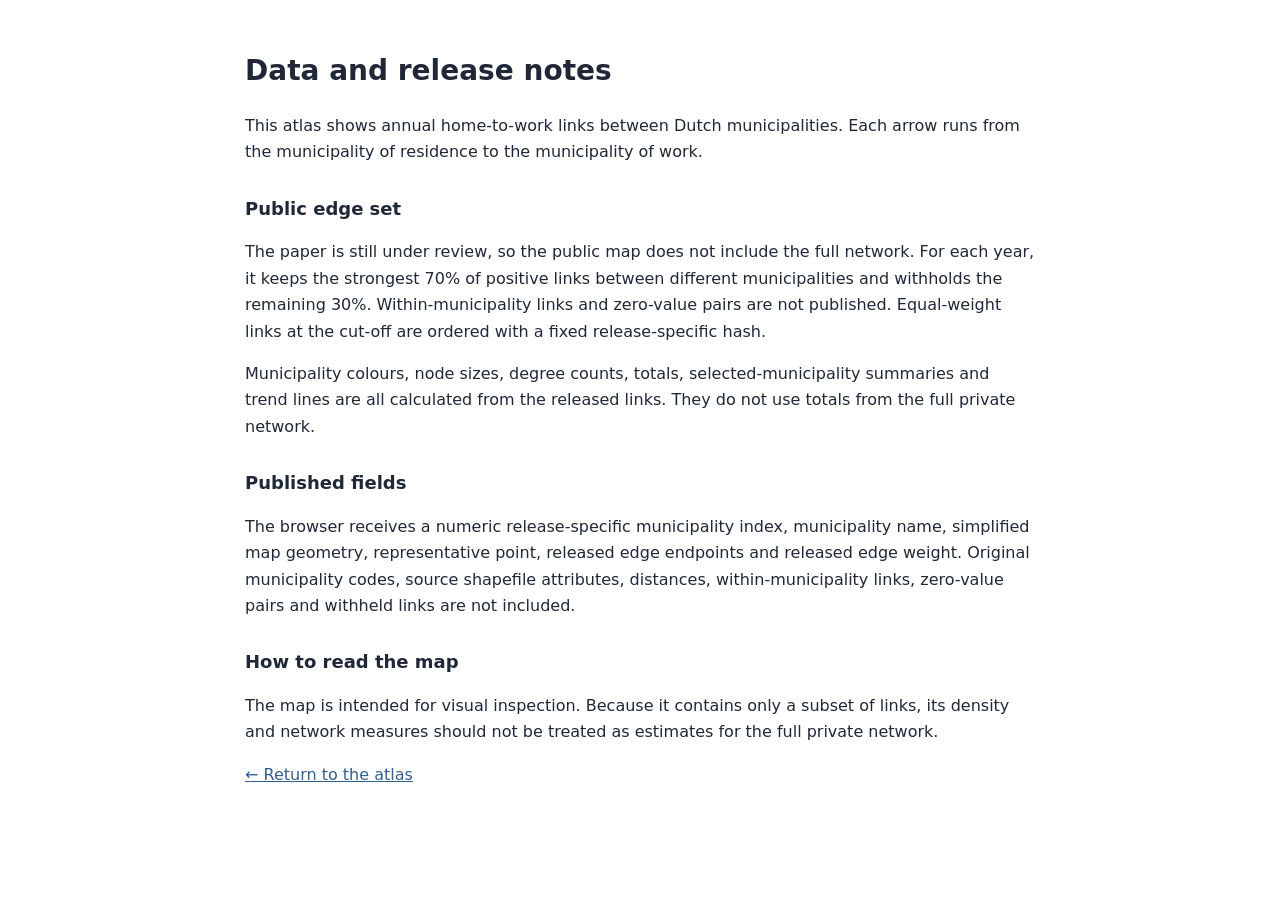
==== docs/data-and-methods.html @ 2030e22c "Publish Dutch municipal job-home network atlas v1.1.0" ====
<!doctype html>
<html lang="en">
<head>
  <meta charset="utf-8">
  <meta name="viewport" content="width=device-width,initial-scale=1">
  <title>Data and release notes</title>
  <style>body{font-family:system-ui,-apple-system,sans-serif;max-width:790px;margin:48px auto;padding:0 24px;color:#202838;line-height:1.65}h1{font-size:28px}h2{font-size:18px;margin-top:28px}code{background:#f1f3f6;padding:2px 5px;border-radius:4px}a{color:#315f91}</style>
</head>
<body>
  <h1>Data and release notes</h1>
  <p>This atlas shows annual home-to-work links between Dutch municipalities. Each arrow runs from the municipality of residence to the municipality of work.</p>

  <h2>Public edge set</h2>
  <p>The paper is still under review, so the public map does not include the full network. For each year, it keeps the strongest 70% of positive links between different municipalities and withholds the remaining 30%. Within-municipality links and zero-value pairs are not published. Equal-weight links at the cut-off are ordered with a fixed release-specific hash.</p>
  <p>Municipality colours, node sizes, degree counts, totals, selected-municipality summaries and trend lines are all calculated from the released links. They do not use totals from the full private network.</p>

  <h2>Published fields</h2>
  <p>The browser receives a numeric release-specific municipality index, municipality name, simplified map geometry, representative point, released edge endpoints and released edge weight. Original municipality codes, source shapefile attributes, distances, within-municipality links, zero-value pairs and withheld links are not included.</p>

  <h2>How to read the map</h2>
  <p>The map is intended for visual inspection. Because it contains only a subset of links, its density and network measures should not be treated as estimates for the full private network.</p>

  <p><a href="../">← Return to the atlas</a></p>
</body>
</html>
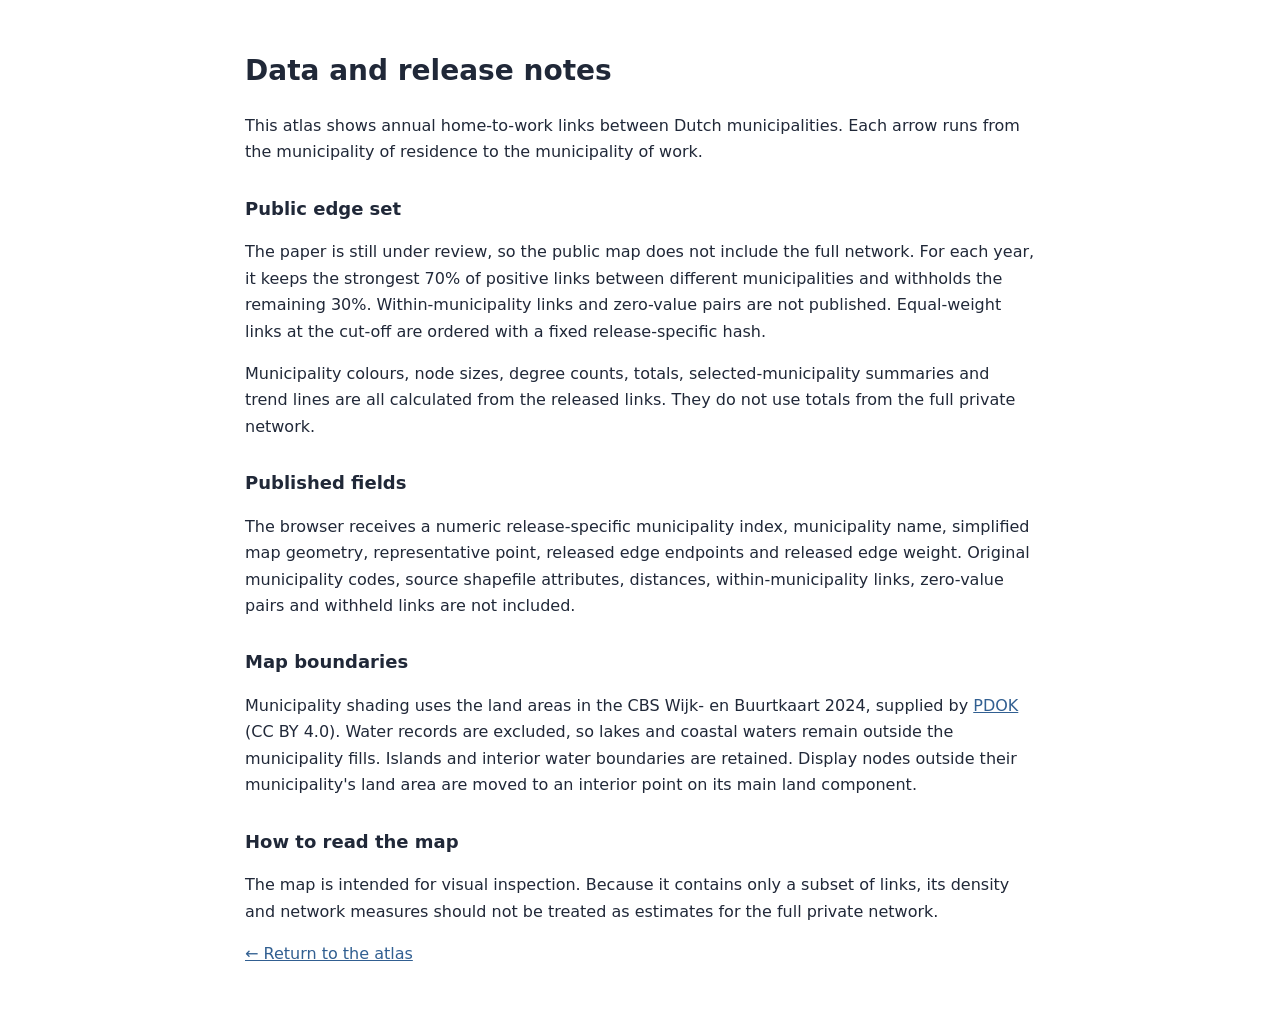
==== commit 41cd7f82: "Publish Dutch municipal job-home network atlas v1.1.0" ====
--- a/docs/data-and-methods.html
+++ b/docs/data-and-methods.html
@@ -17,6 +17,9 @@
   <h2>Published fields</h2>
   <p>The browser receives a numeric release-specific municipality index, municipality name, simplified map geometry, representative point, released edge endpoints and released edge weight. Original municipality codes, source shapefile attributes, distances, within-municipality links, zero-value pairs and withheld links are not included.</p>
 
+  <h2>Map boundaries</h2>
+  <p>Municipality shading uses the land areas in the CBS Wijk- en Buurtkaart 2024, supplied by <a href="https://www.pdok.nl/introductie/-/article/cbs-wijken-en-buurten">PDOK</a> (CC BY 4.0). Water records are excluded, so lakes and coastal waters remain outside the municipality fills. Islands and interior water boundaries are retained. Display nodes outside their municipality's land area are moved to an interior point on its main land component.</p>
+
   <h2>How to read the map</h2>
   <p>The map is intended for visual inspection. Because it contains only a subset of links, its density and network measures should not be treated as estimates for the full private network.</p>
 
